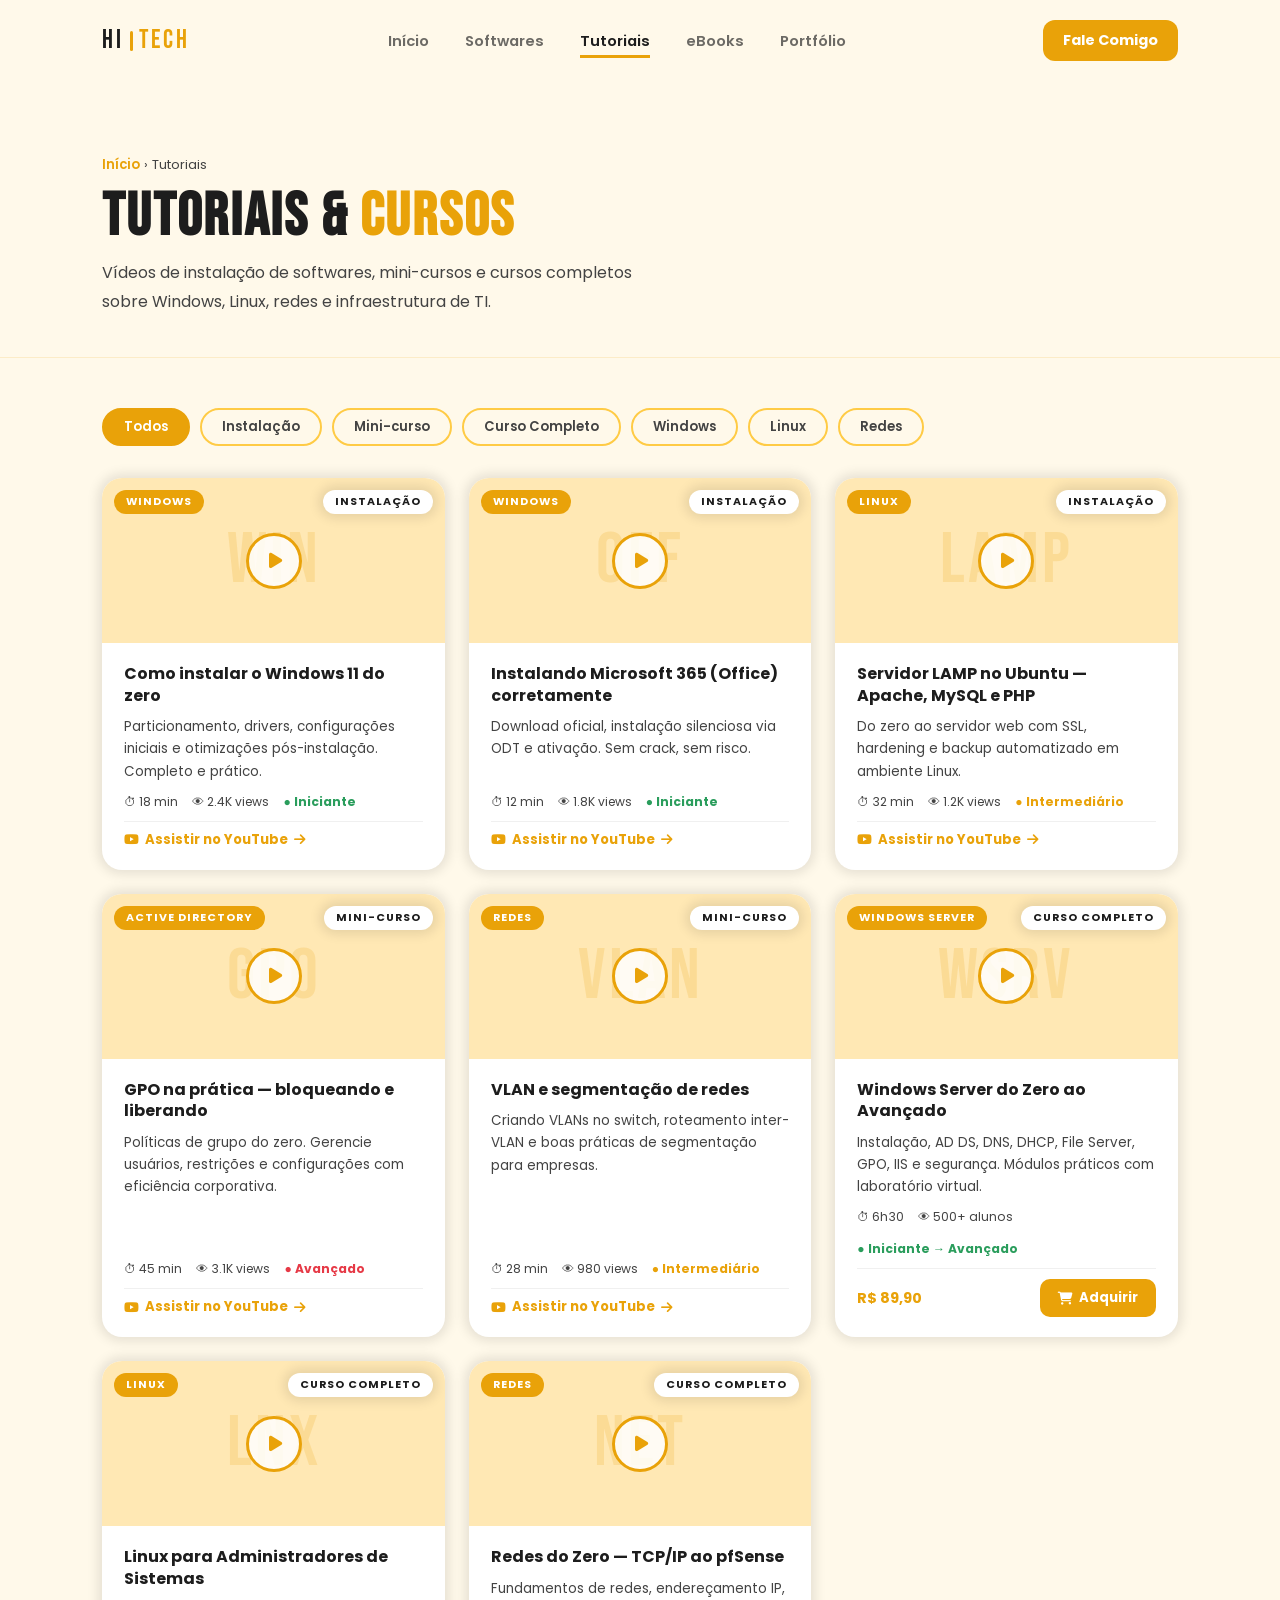
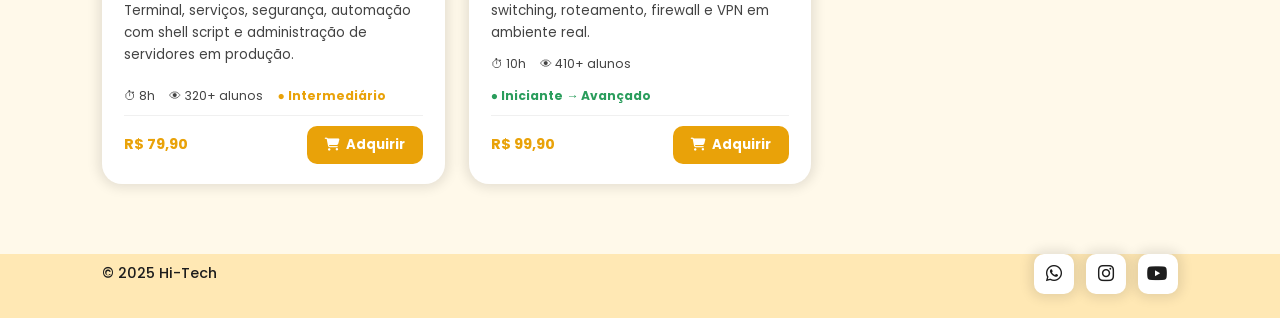
==== ebooks.html @ 3e84f8cd "/melhorias V3, em vários aspectos da pagina." ====
<!DOCTYPE html>
<html lang="pt-br">
<head>
  <meta charset="UTF-8"/>
  <meta name="viewport" content="width=device-width, initial-scale=1.0"/>
  <title>Tutoriais | Hi-Tech</title>
  <link rel="stylesheet" href="https://cdnjs.cloudflare.com/ajax/libs/font-awesome/6.5.1/css/all.min.css" crossorigin="anonymous"/>
  <link href="https://fonts.googleapis.com/css2?family=Poppins:wght@300;400;500;600;700;800;900&family=Bebas+Neue&display=swap" rel="stylesheet"/>
  <link rel="stylesheet" href="shared.css"/>
  <script src="https://cdnjs.cloudflare.com/ajax/libs/jquery/3.7.1/jquery.min.js" crossorigin="anonymous"></script>
  <script src="https://unpkg.com/scrollreveal"></script>
  <style>
    /* ── Card de vídeo/curso ── */
    .tut-card {
      background:var(--white); border-radius:20px; overflow:hidden;
      box-shadow:var(--shadow); transition:transform .3s, box-shadow .3s;
      display:flex; flex-direction:column;
    }
    .tut-card:hover { transform:translateY(-6px); box-shadow:0 14px 32px rgba(0,0,0,.13); }

    .tut-thumb {
      height:165px; background:var(--secondary-bg);
      display:flex; align-items:center; justify-content:center;
      position:relative; overflow:hidden;
    }
    .tut-thumb-label {
      font-family:'Bebas Neue',sans-serif; font-size:4.5rem;
      color:rgba(233,162,9,.18); letter-spacing:3px; user-select:none;
    }
    .tut-play {
      position:absolute; width:56px; height:56px;
      border:3px solid var(--accent); border-radius:50%;
      display:flex; align-items:center; justify-content:center;
      background:rgba(255,255,255,.85); cursor:pointer;
      transition:.25s; z-index:2;
    }
    .tut-play i { color:var(--accent); font-size:1.1rem; margin-left:3px; }
    .tut-card:hover .tut-play { background:var(--accent); }
    .tut-card:hover .tut-play i { color:var(--white); }

    .tut-cat-tag {
      position:absolute; top:12px; left:12px; z-index:3;
      background:var(--accent); color:var(--white);
      font-size:.68rem; font-weight:700; letter-spacing:1px; text-transform:uppercase;
      padding:4px 12px; border-radius:20px;
    }
    .tut-type-tag {
      position:absolute; top:12px; right:12px; z-index:3;
      background:var(--white); color:var(--dark);
      font-size:.68rem; font-weight:700; letter-spacing:1px; text-transform:uppercase;
      padding:4px 12px; border-radius:20px; box-shadow:var(--shadow);
    }

    .tut-body { padding:20px 22px; display:flex; flex-direction:column; gap:10px; flex:1; }
    .tut-body h3 { font-size:1rem; font-weight:700; line-height:1.35; }
    .tut-body p  { font-size:.84rem; color:var(--muted); line-height:1.65; flex:1; }
    .tut-meta    { display:flex; gap:14px; align-items:center; flex-wrap:wrap; }
    .tut-meta span { font-size:.76rem; color:var(--muted); display:flex; align-items:center; gap:5px; }
    .tut-meta .lvl-i { color:#2a9d5c; font-weight:700; }
    .tut-meta .lvl-m { color:var(--accent); font-weight:700; }
    .tut-meta .lvl-a { color:#e63946; font-weight:700; }
    .tut-link {
      display:inline-flex; align-items:center; gap:6px;
      font-size:.82rem; font-weight:700; color:var(--accent);
      text-decoration:none; transition:.2s; padding-top:8px;
      border-top:1px solid rgba(0,0,0,.06);
    }
    .tut-link:hover { color:var(--dark); }
    .tut-link i { transition:.2s; }
    .tut-card:hover .tut-link i { transform:translateX(4px); }

    /* Badge free/pago */
    .tut-price { font-size:.9rem; font-weight:700; color:var(--accent); }
    .tut-price.free { color:#2a9d5c; }

    /* Filtro */
    .filter-bar { display:flex; flex-wrap:wrap; gap:10px; margin-bottom:32px; }
    .filter-btn {
      border:2px solid var(--accent-light); background:transparent;
      border-radius:20px; padding:7px 20px; font-family:'Poppins',sans-serif;
      font-size:.82rem; font-weight:600; cursor:pointer; color:var(--muted); transition:.2s;
    }
    .filter-btn.active, .filter-btn:hover { background:var(--accent); color:var(--white); border-color:var(--accent); }
  </style>
</head>
<body>

<!-- ═══ NAVBAR ═══ -->
<header>
  <nav id="navbar">
    <a id="nav_logo" href="index.html">HI<span class="logo-dash"></span><em>TECH</em></a>
    <ul id="nav_list">
      <li class="nav-item"><a href="index.html">Início</a></li>
      <li class="nav-item"><a href="softwares.html">Softwares</a></li>
      <li class="nav-item active"><a href="tutoriais.html">Tutoriais</a></li>
      <li class="nav-item"><a href="ebooks.html">eBooks</a></li>
      <li class="nav-item"><a href="index.html#about">Portfólio</a></li>
    </ul>
    <button class="btn-contact" onclick="location.href='index.html#contact'">Fale Comigo</button>
    <button id="mobile_btn"><i class="fa-solid fa-bars"></i></button>
  </nav>
  <div id="mobile_menu">
    <ul id="mobile_nav_list">
      <li class="nav-item"><a href="index.html">Início</a></li>
      <li class="nav-item"><a href="softwares.html">Softwares</a></li>
      <li class="nav-item active"><a href="tutoriais.html">Tutoriais</a></li>
      <li class="nav-item"><a href="ebooks.html">eBooks</a></li>
      <li class="nav-item"><a href="index.html#about">Portfólio</a></li>
    </ul>
    <button class="btn-contact" style="margin-top:8px" onclick="location.href='index.html#contact'">Fale Comigo</button>
  </div>
</header>

<!-- ═══ HERO ═══ -->
<div class="page-hero">
  <p class="breadcrumb"><a href="index.html">Início</a> › Tutoriais</p>
  <h1>Tutoriais & <span>Cursos</span></h1>
  <p>
    Vídeos de instalação de softwares, mini-cursos e cursos completos sobre
    Windows, Linux, redes e infraestrutura de TI.
  </p>
</div>

<!-- ═══ CONTEÚDO ═══ -->
<div class="page-content">
  <div class="filter-bar">
    <button class="filter-btn active" data-filter="all">Todos</button>
    <button class="filter-btn" data-filter="instalacao">Instalação</button>
    <button class="filter-btn" data-filter="minicurso">Mini-curso</button>
    <button class="filter-btn" data-filter="curso">Curso Completo</button>
    <button class="filter-btn" data-filter="windows">Windows</button>
    <button class="filter-btn" data-filter="linux">Linux</button>
    <button class="filter-btn" data-filter="redes">Redes</button>
  </div>

  <!-- ══════════════════════════════════════════
       GRID DE TUTORIAIS
       Para adicionar:
       1. Copie um bloco .tut-card
       2. Edite: data-cat, label do thumb, tags,
          h3, p, meta (duração/views/nível),
          preço e href do link
       ══════════════════════════════════════════ -->
  <div class="card-grid" id="tut-grid">

    <!-- ─── INSTALAÇÕES ─── -->
    <div class="tut-card" data-cat="instalacao windows">
      <div class="tut-thumb">
        <span class="tut-thumb-label">WIN</span>
        <span class="tut-cat-tag">Windows</span>
        <span class="tut-type-tag">Instalação</span>
        <!-- Troque href pelo link do YouTube -->
        <a href="https://youtube.com/@seucanal" target="_blank" class="tut-play"><i class="fa-solid fa-play"></i></a>
      </div>
      <div class="tut-body">
        <h3>Como instalar o Windows 11 do zero</h3>
        <p>Particionamento, drivers, configurações iniciais e otimizações pós-instalação. Completo e prático.</p>
        <div class="tut-meta">
          <span>⏱ 18 min</span>
          <span>👁 2.4K views</span>
          <span class="lvl-i">● Iniciante</span>
        </div>
        <a href="https://youtube.com/@seucanal" target="_blank" class="tut-link">
          <i class="fa-brands fa-youtube"></i> Assistir no YouTube <i class="fa-solid fa-arrow-right"></i>
        </a>
      </div>
    </div>

    <div class="tut-card" data-cat="instalacao windows">
      <div class="tut-thumb">
        <span class="tut-thumb-label">OFF</span>
        <span class="tut-cat-tag">Windows</span>
        <span class="tut-type-tag">Instalação</span>
        <a href="https://youtube.com/@seucanal" target="_blank" class="tut-play"><i class="fa-solid fa-play"></i></a>
      </div>
      <div class="tut-body">
        <h3>Instalando Microsoft 365 (Office) corretamente</h3>
        <p>Download oficial, instalação silenciosa via ODT e ativação. Sem crack, sem risco.</p>
        <div class="tut-meta">
          <span>⏱ 12 min</span>
          <span>👁 1.8K views</span>
          <span class="lvl-i">● Iniciante</span>
        </div>
        <a href="https://youtube.com/@seucanal" target="_blank" class="tut-link">
          <i class="fa-brands fa-youtube"></i> Assistir no YouTube <i class="fa-solid fa-arrow-right"></i>
        </a>
      </div>
    </div>

    <div class="tut-card" data-cat="instalacao linux">
      <div class="tut-thumb">
        <span class="tut-thumb-label">LAMP</span>
        <span class="tut-cat-tag">Linux</span>
        <span class="tut-type-tag">Instalação</span>
        <a href="https://youtube.com/@seucanal" target="_blank" class="tut-play"><i class="fa-solid fa-play"></i></a>
      </div>
      <div class="tut-body">
        <h3>Servidor LAMP no Ubuntu — Apache, MySQL e PHP</h3>
        <p>Do zero ao servidor web com SSL, hardening e backup automatizado em ambiente Linux.</p>
        <div class="tut-meta">
          <span>⏱ 32 min</span>
          <span>👁 1.2K views</span>
          <span class="lvl-m">● Intermediário</span>
        </div>
        <a href="https://youtube.com/@seucanal" target="_blank" class="tut-link">
          <i class="fa-brands fa-youtube"></i> Assistir no YouTube <i class="fa-solid fa-arrow-right"></i>
        </a>
      </div>
    </div>

    <!-- ─── MINI-CURSOS ─── -->
    <div class="tut-card" data-cat="minicurso windows">
      <div class="tut-thumb">
        <span class="tut-thumb-label">GPO</span>
        <span class="tut-cat-tag">Active Directory</span>
        <span class="tut-type-tag">Mini-curso</span>
        <a href="https://youtube.com/@seucanal" target="_blank" class="tut-play"><i class="fa-solid fa-play"></i></a>
      </div>
      <div class="tut-body">
        <h3>GPO na prática — bloqueando e liberando</h3>
        <p>Políticas de grupo do zero. Gerencie usuários, restrições e configurações com eficiência corporativa.</p>
        <div class="tut-meta">
          <span>⏱ 45 min</span>
          <span>👁 3.1K views</span>
          <span class="lvl-a">● Avançado</span>
        </div>
        <a href="https://youtube.com/@seucanal" target="_blank" class="tut-link">
          <i class="fa-brands fa-youtube"></i> Assistir no YouTube <i class="fa-solid fa-arrow-right"></i>
        </a>
      </div>
    </div>

    <div class="tut-card" data-cat="minicurso redes">
      <div class="tut-thumb">
        <span class="tut-thumb-label">VLAN</span>
        <span class="tut-cat-tag">Redes</span>
        <span class="tut-type-tag">Mini-curso</span>
        <a href="https://youtube.com/@seucanal" target="_blank" class="tut-play"><i class="fa-solid fa-play"></i></a>
      </div>
      <div class="tut-body">
        <h3>VLAN e segmentação de redes</h3>
        <p>Criando VLANs no switch, roteamento inter-VLAN e boas práticas de segmentação para empresas.</p>
        <div class="tut-meta">
          <span>⏱ 28 min</span>
          <span>👁 980 views</span>
          <span class="lvl-m">● Intermediário</span>
        </div>
        <a href="https://youtube.com/@seucanal" target="_blank" class="tut-link">
          <i class="fa-brands fa-youtube"></i> Assistir no YouTube <i class="fa-solid fa-arrow-right"></i>
        </a>
      </div>
    </div>

    <!-- ─── CURSOS COMPLETOS ─── -->
    <div class="tut-card" data-cat="curso windows">
      <div class="tut-thumb">
        <span class="tut-thumb-label">WSRV</span>
        <span class="tut-cat-tag">Windows Server</span>
        <span class="tut-type-tag">Curso Completo</span>
        <a href="#" class="tut-play"><i class="fa-solid fa-play"></i></a>
      </div>
      <div class="tut-body">
        <h3>Windows Server do Zero ao Avançado</h3>
        <p>Instalação, AD DS, DNS, DHCP, File Server, GPO, IIS e segurança. Módulos práticos com laboratório virtual.</p>
        <div class="tut-meta">
          <span>⏱ 6h30</span>
          <span>👁 500+ alunos</span>
          <span class="lvl-i">● Iniciante → Avançado</span>
        </div>
        <div style="display:flex;justify-content:space-between;align-items:center;padding-top:10px;border-top:1px solid rgba(0,0,0,.06)">
          <span class="tut-price">R$ 89,90</span>
          <!-- Troque # pelo link de compra (Hotmart, Kirvano…) -->
          <a href="#" class="card-btn"><i class="fa-solid fa-cart-shopping"></i> Adquirir</a>
        </div>
      </div>
    </div>

    <div class="tut-card" data-cat="curso linux">
      <div class="tut-thumb">
        <span class="tut-thumb-label">LNX</span>
        <span class="tut-cat-tag">Linux</span>
        <span class="tut-type-tag">Curso Completo</span>
        <a href="#" class="tut-play"><i class="fa-solid fa-play"></i></a>
      </div>
      <div class="tut-body">
        <h3>Linux para Administradores de Sistemas</h3>
        <p>Terminal, serviços, segurança, automação com shell script e administração de servidores em produção.</p>
        <div class="tut-meta">
          <span>⏱ 8h</span>
          <span>👁 320+ alunos</span>
          <span class="lvl-m">● Intermediário</span>
        </div>
        <div style="display:flex;justify-content:space-between;align-items:center;padding-top:10px;border-top:1px solid rgba(0,0,0,.06)">
          <span class="tut-price">R$ 79,90</span>
          <a href="#" class="card-btn"><i class="fa-solid fa-cart-shopping"></i> Adquirir</a>
        </div>
      </div>
    </div>

    <div class="tut-card" data-cat="curso redes">
      <div class="tut-thumb">
        <span class="tut-thumb-label">NET</span>
        <span class="tut-cat-tag">Redes</span>
        <span class="tut-type-tag">Curso Completo</span>
        <a href="#" class="tut-play"><i class="fa-solid fa-play"></i></a>
      </div>
      <div class="tut-body">
        <h3>Redes do Zero — TCP/IP ao pfSense</h3>
        <p>Fundamentos de redes, endereçamento IP, switching, roteamento, firewall e VPN em ambiente real.</p>
        <div class="tut-meta">
          <span>⏱ 10h</span>
          <span>👁 410+ alunos</span>
          <span class="lvl-i">● Iniciante → Avançado</span>
        </div>
        <div style="display:flex;justify-content:space-between;align-items:center;padding-top:10px;border-top:1px solid rgba(0,0,0,.06)">
          <span class="tut-price">R$ 99,90</span>
          <a href="#" class="card-btn"><i class="fa-solid fa-cart-shopping"></i> Adquirir</a>
        </div>
      </div>
    </div>

  </div><!-- /#tut-grid -->
</div><!-- /.page-content -->

<!-- ═══ FOOTER ═══ -->
<footer>
  <img src="wave.svg" alt=""/>
  <div id="footer_items">
    <span id="copyright">&copy; 2025 Hi-Tech</span>
    <div class="social-btns">
      <a href="https://wa.me/55XXXXXXXXXX" target="_blank"><i class="fa-brands fa-whatsapp"></i></a>
      <a href="https://instagram.com/seuperfil" target="_blank"><i class="fa-brands fa-instagram"></i></a>
      <a href="https://youtube.com/@seucanal" target="_blank"><i class="fa-brands fa-youtube"></i></a>
    </div>
  </div>
</footer>

<script>
$(document).ready(function(){
  $('#mobile_btn').on('click',function(){
    $('#mobile_menu').toggleClass('active');
    $(this).find('i').toggleClass('fa-bars fa-x');
  });
  $(window).on('scroll',function(){
    $('header').css('box-shadow',$(window).scrollTop()>10?'0 2px 12px rgba(0,0,0,.10)':'none');
  });

  /* Filtro multi-categoria (data-cat pode ter múltiplos valores separados por espaço) */
  $('.filter-btn').on('click', function(){
    $('.filter-btn').removeClass('active');
    $(this).addClass('active');
    const cat = $(this).data('filter');
    if(cat === 'all'){
      $('.tut-card').fadeIn(250);
    } else {
      $('.tut-card').each(function(){
        const cats = ($(this).data('cat') || '').split(' ');
        cats.includes(cat) ? $(this).fadeIn(250) : $(this).hide();
      });
    }
  });

  ScrollReveal().reveal('.tut-card', { origin:'bottom', duration:700, distance:'20px', interval:100 });
});
</script>
</body>
</html>
---- shared.css ----
/* =============================================
   shared.css — estilos comuns a todas as páginas
   Hi-Tech | Tecnologia & Soluções
   ============================================= */

/* Google Fonts são carregadas pelo HTML via <link> */

:root {
  --primary-bg:   #fff9ea;
  --secondary-bg: #ffe8b4;
  --accent:       #e9a209;
  --accent-light: #ffcb45;
  --accent-hover: #f8d477;
  --dark:         #1d1d1d;
  --white:        #ffffff;
  --muted:        #434343;
  --shadow:       0 0 12px 4px rgba(0,0,0,.10);
  --radius:       12px;
}

*, *::before, *::after { margin:0; padding:0; box-sizing:border-box; }
html   { scroll-behavior:smooth; }
body   { font-family:'Poppins',sans-serif; background:var(--primary-bg); color:var(--dark); }
a      { text-decoration:none; color:inherit; }
ul     { list-style:none; }
img    { display:block; max-width:100%; }

/* ── HEADER ── */
header {
  width:100%; padding:20px 8%; position:sticky; top:0;
  background:var(--primary-bg); z-index:100; transition:box-shadow .3s;
}
#navbar { display:flex; align-items:center; justify-content:space-between; gap:16px; }

#nav_logo {
  font-family:'Bebas Neue',sans-serif; font-size:1.6rem; letter-spacing:3px;
  color:var(--dark); display:flex; align-items:center; gap:6px;
  text-decoration:none; flex-shrink:0;
}
#nav_logo .logo-dash { width:3px; height:20px; background:var(--accent); border-radius:2px; display:inline-block; }
#nav_logo em { color:var(--accent); font-style:normal; }

#nav_list { display:flex; gap:36px; align-items:center; flex:1; justify-content:center; }
.nav-item a {
  color:rgba(29,29,29,.65); font-weight:600; font-size:.92rem;
  transition:color .2s; padding-bottom:4px;
}
.nav-item.active a,
.nav-item a:hover { color:var(--dark); border-bottom:3px solid var(--accent); }

.btn-contact {
  flex-shrink:0; background:var(--accent); color:var(--white);
  border-radius:var(--radius); padding:10px 20px; font-weight:700; font-size:.9rem;
  border:none; cursor:pointer; transition:background .3s; white-space:nowrap;
  font-family:'Poppins',sans-serif;
}
.btn-contact:hover { background:var(--accent-light); color:var(--dark); }

#mobile_btn { display:none; border:none; background:transparent; font-size:1.5rem; cursor:pointer; color:var(--dark); }
#mobile_menu { display:none; flex-direction:column; align-items:center; gap:12px; padding:12px 0; }
#mobile_menu.active { display:flex; }
#mobile_nav_list { display:flex; flex-direction:column; gap:10px; text-align:center; }

@media(max-width:1000px){
  #nav_list, #navbar .btn-contact { display:none; }
  #mobile_btn { display:block; }
}

/* ── PAGE HERO ── */
.page-hero {
  padding:60px 8% 40px;
  background:var(--primary-bg);
  border-bottom:1px solid rgba(233,162,9,.15);
}
.page-hero .breadcrumb {
  font-size:.82rem; color:var(--muted); margin-bottom:10px;
}
.page-hero .breadcrumb a { color:var(--accent); font-weight:600; }
.page-hero .breadcrumb a:hover { text-decoration:underline; }
.page-hero h1 {
  font-family:'Bebas Neue',sans-serif;
  font-size:clamp(2.4rem,5vw,3.8rem);
  letter-spacing:2px; line-height:1;
  color:var(--dark);
}
.page-hero h1 span { color:var(--accent); }
.page-hero p {
  margin-top:12px; font-size:1rem;
  color:var(--muted); max-width:560px; line-height:1.8;
}

/* ── SECTION BASE ── */
.page-content { padding:50px 8% 70px; }
.section-label { color:var(--accent); font-size:1.3rem; font-weight:700; margin-bottom:4px; }
.section-title { font-size:2rem; font-weight:800; margin-bottom:6px; }
.section-note  { font-size:.88rem; color:var(--muted); margin-bottom:36px; }

/* ── CARD GRID ── */
.card-grid {
  display:grid;
  grid-template-columns:repeat(auto-fill, minmax(280px, 1fr));
  gap:24px;
}

/* ── ITEM CARD genérico ── */
.item-card {
  background:var(--white); border-radius:20px;
  padding:24px 22px; box-shadow:var(--shadow);
  display:flex; flex-direction:column; gap:12px;
  position:relative; overflow:hidden;
  transition:transform .3s, box-shadow .3s;
}
.item-card:hover { transform:translateY(-6px); box-shadow:0 14px 32px rgba(0,0,0,.13); }
.item-card::before {
  content:''; position:absolute; top:0; left:0; right:0; height:4px;
  background:var(--accent); transform:scaleX(0); transform-origin:left; transition:.35s;
}
.item-card:hover::before { transform:scaleX(1); }

.item-card .card-icon { font-size:2.2rem; }
.item-card .card-badge {
  display:inline-block; font-size:.7rem; font-weight:700; letter-spacing:1.5px;
  text-transform:uppercase; padding:4px 12px; border-radius:20px;
  background:var(--secondary-bg); color:var(--accent); width:fit-content;
}
.item-card h3 { font-size:1.05rem; font-weight:700; }
.item-card p  { font-size:.86rem; color:var(--muted); line-height:1.7; flex:1; }

/* stars */
.card-stars { display:flex; gap:3px; align-items:center; }
.card-stars i { color:var(--accent); font-size:.82rem; }
.card-stars span { font-size:.78rem; color:var(--muted); margin-left:4px; }

/* footer do card */
.card-footer {
  display:flex; align-items:center; justify-content:space-between;
  margin-top:auto; padding-top:12px; border-top:1px solid rgba(0,0,0,.06);
}
.card-price { font-size:1.2rem; font-weight:700; color:var(--accent); }
.card-price.free { color:#2a9d5c; }
.card-btn {
  background:var(--accent); color:var(--white); border:none; cursor:pointer;
  border-radius:10px; padding:9px 18px; font-family:'Poppins',sans-serif;
  font-size:.82rem; font-weight:700; transition:background .25s;
  display:inline-flex; align-items:center; gap:6px; text-decoration:none;
}
.card-btn:hover { background:var(--accent-light); color:var(--dark); }

/* ── FOOTER ── */
footer { background:var(--secondary-bg); }
footer > img { width:100%; }
#footer_items {
  display:flex; justify-content:space-between; align-items:center;
  padding:0 8% 24px;
}
#copyright { font-weight:500; font-size:.9rem; }
.social-btns { display:flex; gap:12px; }
.social-btns a {
  width:40px; height:40px; background:var(--white); border-radius:10px;
  display:flex; align-items:center; justify-content:center;
  font-size:1.15rem; color:var(--dark); box-shadow:var(--shadow); transition:box-shadow .3s;
}
.social-btns a:hover { box-shadow:0 0 14px 6px rgba(0,0,0,.12); }
@media(max-width:580px){ #footer_items { flex-direction:column; gap:16px; } }

/* ── ANIMAÇÕES ── */
@keyframes fadeUp { from{opacity:0;transform:translateY(20px)} to{opacity:1;transform:translateY(0)} }
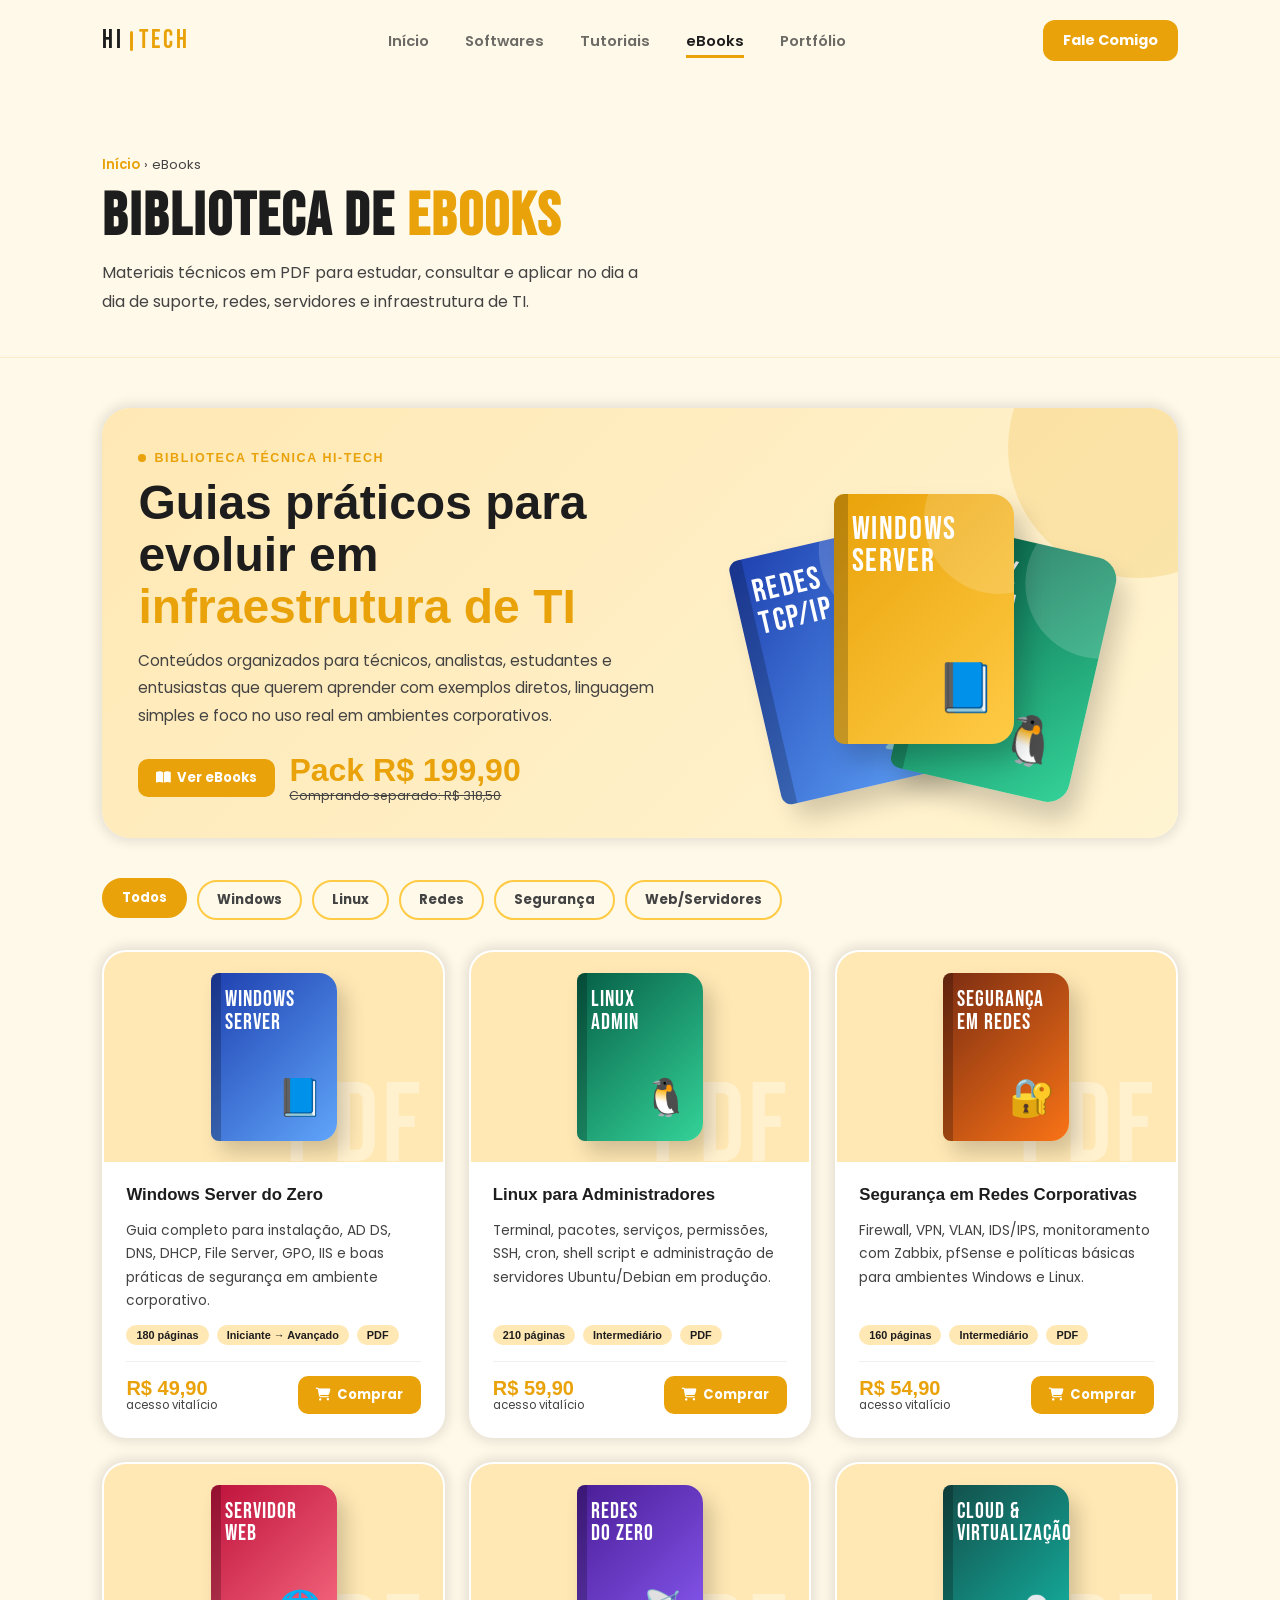
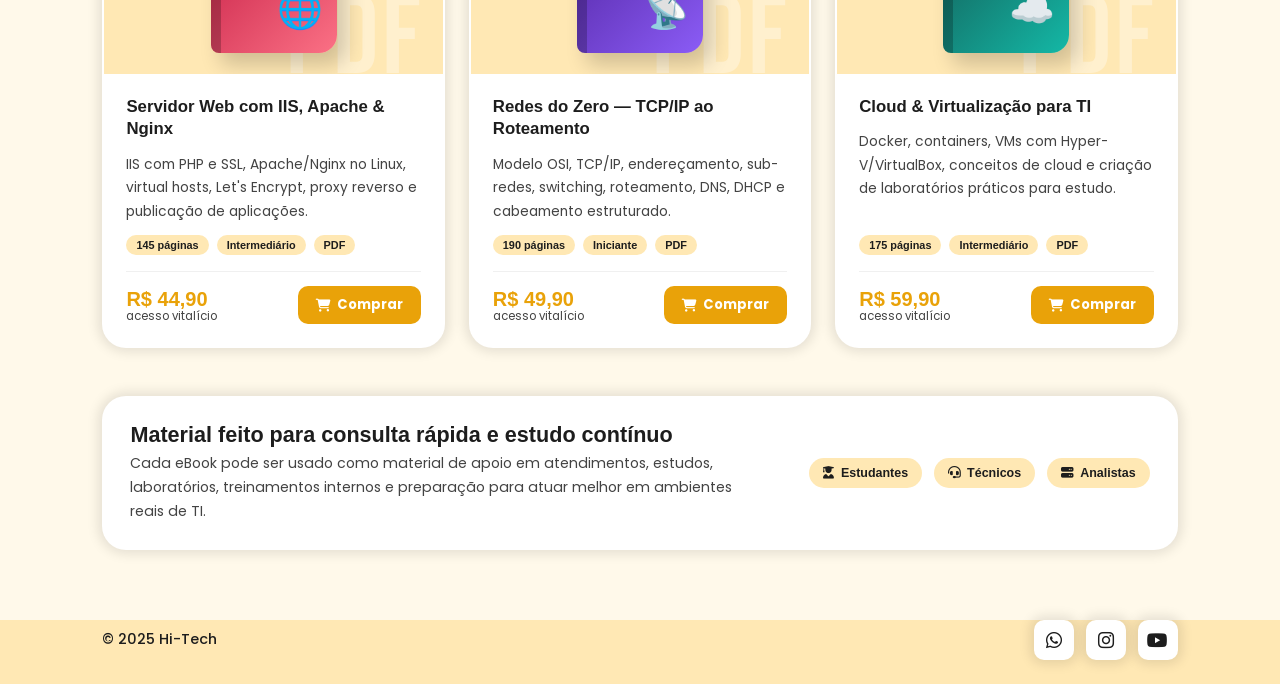
==== commit 464ee0eb: "Add files via upload" ====
--- a/ebooks.html
+++ b/ebooks.html
@@ -1,367 +1,836 @@
-<!DOCTYPE html>
-<html lang="pt-br">
-<head>
-  <meta charset="UTF-8"/>
-  <meta name="viewport" content="width=device-width, initial-scale=1.0"/>
-  <title>Tutoriais | Hi-Tech</title>
-  <link rel="stylesheet" href="https://cdnjs.cloudflare.com/ajax/libs/font-awesome/6.5.1/css/all.min.css" crossorigin="anonymous"/>
-  <link href="https://fonts.googleapis.com/css2?family=Poppins:wght@300;400;500;600;700;800;900&family=Bebas+Neue&display=swap" rel="stylesheet"/>
-  <link rel="stylesheet" href="shared.css"/>
-  <script src="https://cdnjs.cloudflare.com/ajax/libs/jquery/3.7.1/jquery.min.js" crossorigin="anonymous"></script>
-  <script src="https://unpkg.com/scrollreveal"></script>
-  <style>
-    /* ── Card de vídeo/curso ── */
-    .tut-card {
-      background:var(--white); border-radius:20px; overflow:hidden;
-      box-shadow:var(--shadow); transition:transform .3s, box-shadow .3s;
-      display:flex; flex-direction:column;
-    }
-    .tut-card:hover { transform:translateY(-6px); box-shadow:0 14px 32px rgba(0,0,0,.13); }
-
-    .tut-thumb {
-      height:165px; background:var(--secondary-bg);
-      display:flex; align-items:center; justify-content:center;
-      position:relative; overflow:hidden;
-    }
-    .tut-thumb-label {
-      font-family:'Bebas Neue',sans-serif; font-size:4.5rem;
-      color:rgba(233,162,9,.18); letter-spacing:3px; user-select:none;
-    }
-    .tut-play {
-      position:absolute; width:56px; height:56px;
-      border:3px solid var(--accent); border-radius:50%;
-      display:flex; align-items:center; justify-content:center;
-      background:rgba(255,255,255,.85); cursor:pointer;
-      transition:.25s; z-index:2;
-    }
-    .tut-play i { color:var(--accent); font-size:1.1rem; margin-left:3px; }
-    .tut-card:hover .tut-play { background:var(--accent); }
-    .tut-card:hover .tut-play i { color:var(--white); }
-
-    .tut-cat-tag {
-      position:absolute; top:12px; left:12px; z-index:3;
-      background:var(--accent); color:var(--white);
-      font-size:.68rem; font-weight:700; letter-spacing:1px; text-transform:uppercase;
-      padding:4px 12px; border-radius:20px;
-    }
-    .tut-type-tag {
-      position:absolute; top:12px; right:12px; z-index:3;
-      background:var(--white); color:var(--dark);
-      font-size:.68rem; font-weight:700; letter-spacing:1px; text-transform:uppercase;
-      padding:4px 12px; border-radius:20px; box-shadow:var(--shadow);
-    }
-
-    .tut-body { padding:20px 22px; display:flex; flex-direction:column; gap:10px; flex:1; }
-    .tut-body h3 { font-size:1rem; font-weight:700; line-height:1.35; }
-    .tut-body p  { font-size:.84rem; color:var(--muted); line-height:1.65; flex:1; }
-    .tut-meta    { display:flex; gap:14px; align-items:center; flex-wrap:wrap; }
-    .tut-meta span { font-size:.76rem; color:var(--muted); display:flex; align-items:center; gap:5px; }
-    .tut-meta .lvl-i { color:#2a9d5c; font-weight:700; }
-    .tut-meta .lvl-m { color:var(--accent); font-weight:700; }
-    .tut-meta .lvl-a { color:#e63946; font-weight:700; }
-    .tut-link {
-      display:inline-flex; align-items:center; gap:6px;
-      font-size:.82rem; font-weight:700; color:var(--accent);
-      text-decoration:none; transition:.2s; padding-top:8px;
-      border-top:1px solid rgba(0,0,0,.06);
-    }
-    .tut-link:hover { color:var(--dark); }
-    .tut-link i { transition:.2s; }
-    .tut-card:hover .tut-link i { transform:translateX(4px); }
-
-    /* Badge free/pago */
-    .tut-price { font-size:.9rem; font-weight:700; color:var(--accent); }
-    .tut-price.free { color:#2a9d5c; }
-
-    /* Filtro */
-    .filter-bar { display:flex; flex-wrap:wrap; gap:10px; margin-bottom:32px; }
-    .filter-btn {
-      border:2px solid var(--accent-light); background:transparent;
-      border-radius:20px; padding:7px 20px; font-family:'Poppins',sans-serif;
-      font-size:.82rem; font-weight:600; cursor:pointer; color:var(--muted); transition:.2s;
-    }
-    .filter-btn.active, .filter-btn:hover { background:var(--accent); color:var(--white); border-color:var(--accent); }
-  </style>
-</head>
-<body>
-
-<!-- ═══ NAVBAR ═══ -->
-<header>
-  <nav id="navbar">
-    <a id="nav_logo" href="index.html">HI<span class="logo-dash"></span><em>TECH</em></a>
-    <ul id="nav_list">
-      <li class="nav-item"><a href="index.html">Início</a></li>
-      <li class="nav-item"><a href="softwares.html">Softwares</a></li>
-      <li class="nav-item active"><a href="tutoriais.html">Tutoriais</a></li>
-      <li class="nav-item"><a href="ebooks.html">eBooks</a></li>
-      <li class="nav-item"><a href="index.html#about">Portfólio</a></li>
-    </ul>
-    <button class="btn-contact" onclick="location.href='index.html#contact'">Fale Comigo</button>
-    <button id="mobile_btn"><i class="fa-solid fa-bars"></i></button>
-  </nav>
-  <div id="mobile_menu">
-    <ul id="mobile_nav_list">
-      <li class="nav-item"><a href="index.html">Início</a></li>
-      <li class="nav-item"><a href="softwares.html">Softwares</a></li>
-      <li class="nav-item active"><a href="tutoriais.html">Tutoriais</a></li>
-      <li class="nav-item"><a href="ebooks.html">eBooks</a></li>
-      <li class="nav-item"><a href="index.html#about">Portfólio</a></li>
-    </ul>
-    <button class="btn-contact" style="margin-top:8px" onclick="location.href='index.html#contact'">Fale Comigo</button>
-  </div>
-</header>
-
-<!-- ═══ HERO ═══ -->
-<div class="page-hero">
-  <p class="breadcrumb"><a href="index.html">Início</a> › Tutoriais</p>
-  <h1>Tutoriais & <span>Cursos</span></h1>
-  <p>
-    Vídeos de instalação de softwares, mini-cursos e cursos completos sobre
-    Windows, Linux, redes e infraestrutura de TI.
-  </p>
-</div>
-
-<!-- ═══ CONTEÚDO ═══ -->
-<div class="page-content">
-  <div class="filter-bar">
-    <button class="filter-btn active" data-filter="all">Todos</button>
-    <button class="filter-btn" data-filter="instalacao">Instalação</button>
-    <button class="filter-btn" data-filter="minicurso">Mini-curso</button>
-    <button class="filter-btn" data-filter="curso">Curso Completo</button>
-    <button class="filter-btn" data-filter="windows">Windows</button>
-    <button class="filter-btn" data-filter="linux">Linux</button>
-    <button class="filter-btn" data-filter="redes">Redes</button>
-  </div>
-
-  <!-- ══════════════════════════════════════════
-       GRID DE TUTORIAIS
-       Para adicionar:
-       1. Copie um bloco .tut-card
-       2. Edite: data-cat, label do thumb, tags,
-          h3, p, meta (duração/views/nível),
-          preço e href do link
-       ══════════════════════════════════════════ -->
-  <div class="card-grid" id="tut-grid">
-
-    <!-- ─── INSTALAÇÕES ─── -->
-    <div class="tut-card" data-cat="instalacao windows">
-      <div class="tut-thumb">
-        <span class="tut-thumb-label">WIN</span>
-        <span class="tut-cat-tag">Windows</span>
-        <span class="tut-type-tag">Instalação</span>
-        <!-- Troque href pelo link do YouTube -->
-        <a href="https://youtube.com/@seucanal" target="_blank" class="tut-play"><i class="fa-solid fa-play"></i></a>
-      </div>
-      <div class="tut-body">
-        <h3>Como instalar o Windows 11 do zero</h3>
-        <p>Particionamento, drivers, configurações iniciais e otimizações pós-instalação. Completo e prático.</p>
-        <div class="tut-meta">
-          <span>⏱ 18 min</span>
-          <span>👁 2.4K views</span>
-          <span class="lvl-i">● Iniciante</span>
-        </div>
-        <a href="https://youtube.com/@seucanal" target="_blank" class="tut-link">
-          <i class="fa-brands fa-youtube"></i> Assistir no YouTube <i class="fa-solid fa-arrow-right"></i>
-        </a>
-      </div>
-    </div>
-
-    <div class="tut-card" data-cat="instalacao windows">
-      <div class="tut-thumb">
-        <span class="tut-thumb-label">OFF</span>
-        <span class="tut-cat-tag">Windows</span>
-        <span class="tut-type-tag">Instalação</span>
-        <a href="https://youtube.com/@seucanal" target="_blank" class="tut-play"><i class="fa-solid fa-play"></i></a>
-      </div>
-      <div class="tut-body">
-        <h3>Instalando Microsoft 365 (Office) corretamente</h3>
-        <p>Download oficial, instalação silenciosa via ODT e ativação. Sem crack, sem risco.</p>
-        <div class="tut-meta">
-          <span>⏱ 12 min</span>
-          <span>👁 1.8K views</span>
-          <span class="lvl-i">● Iniciante</span>
-        </div>
-        <a href="https://youtube.com/@seucanal" target="_blank" class="tut-link">
-          <i class="fa-brands fa-youtube"></i> Assistir no YouTube <i class="fa-solid fa-arrow-right"></i>
-        </a>
-      </div>
-    </div>
-
-    <div class="tut-card" data-cat="instalacao linux">
-      <div class="tut-thumb">
-        <span class="tut-thumb-label">LAMP</span>
-        <span class="tut-cat-tag">Linux</span>
-        <span class="tut-type-tag">Instalação</span>
-        <a href="https://youtube.com/@seucanal" target="_blank" class="tut-play"><i class="fa-solid fa-play"></i></a>
-      </div>
-      <div class="tut-body">
-        <h3>Servidor LAMP no Ubuntu — Apache, MySQL e PHP</h3>
-        <p>Do zero ao servidor web com SSL, hardening e backup automatizado em ambiente Linux.</p>
-        <div class="tut-meta">
-          <span>⏱ 32 min</span>
-          <span>👁 1.2K views</span>
-          <span class="lvl-m">● Intermediário</span>
-        </div>
-        <a href="https://youtube.com/@seucanal" target="_blank" class="tut-link">
-          <i class="fa-brands fa-youtube"></i> Assistir no YouTube <i class="fa-solid fa-arrow-right"></i>
-        </a>
-      </div>
-    </div>
-
-    <!-- ─── MINI-CURSOS ─── -->
-    <div class="tut-card" data-cat="minicurso windows">
-      <div class="tut-thumb">
-        <span class="tut-thumb-label">GPO</span>
-        <span class="tut-cat-tag">Active Directory</span>
-        <span class="tut-type-tag">Mini-curso</span>
-        <a href="https://youtube.com/@seucanal" target="_blank" class="tut-play"><i class="fa-solid fa-play"></i></a>
-      </div>
-      <div class="tut-body">
-        <h3>GPO na prática — bloqueando e liberando</h3>
-        <p>Políticas de grupo do zero. Gerencie usuários, restrições e configurações com eficiência corporativa.</p>
-        <div class="tut-meta">
-          <span>⏱ 45 min</span>
-          <span>👁 3.1K views</span>
-          <span class="lvl-a">● Avançado</span>
-        </div>
-        <a href="https://youtube.com/@seucanal" target="_blank" class="tut-link">
-          <i class="fa-brands fa-youtube"></i> Assistir no YouTube <i class="fa-solid fa-arrow-right"></i>
-        </a>
-      </div>
-    </div>
-
-    <div class="tut-card" data-cat="minicurso redes">
-      <div class="tut-thumb">
-        <span class="tut-thumb-label">VLAN</span>
-        <span class="tut-cat-tag">Redes</span>
-        <span class="tut-type-tag">Mini-curso</span>
-        <a href="https://youtube.com/@seucanal" target="_blank" class="tut-play"><i class="fa-solid fa-play"></i></a>
-      </div>
-      <div class="tut-body">
-        <h3>VLAN e segmentação de redes</h3>
-        <p>Criando VLANs no switch, roteamento inter-VLAN e boas práticas de segmentação para empresas.</p>
-        <div class="tut-meta">
-          <span>⏱ 28 min</span>
-          <span>👁 980 views</span>
-          <span class="lvl-m">● Intermediário</span>
-        </div>
-        <a href="https://youtube.com/@seucanal" target="_blank" class="tut-link">
-          <i class="fa-brands fa-youtube"></i> Assistir no YouTube <i class="fa-solid fa-arrow-right"></i>
-        </a>
-      </div>
-    </div>
-
-    <!-- ─── CURSOS COMPLETOS ─── -->
-    <div class="tut-card" data-cat="curso windows">
-      <div class="tut-thumb">
-        <span class="tut-thumb-label">WSRV</span>
-        <span class="tut-cat-tag">Windows Server</span>
-        <span class="tut-type-tag">Curso Completo</span>
-        <a href="#" class="tut-play"><i class="fa-solid fa-play"></i></a>
-      </div>
-      <div class="tut-body">
-        <h3>Windows Server do Zero ao Avançado</h3>
-        <p>Instalação, AD DS, DNS, DHCP, File Server, GPO, IIS e segurança. Módulos práticos com laboratório virtual.</p>
-        <div class="tut-meta">
-          <span>⏱ 6h30</span>
-          <span>👁 500+ alunos</span>
-          <span class="lvl-i">● Iniciante → Avançado</span>
-        </div>
-        <div style="display:flex;justify-content:space-between;align-items:center;padding-top:10px;border-top:1px solid rgba(0,0,0,.06)">
-          <span class="tut-price">R$ 89,90</span>
-          <!-- Troque # pelo link de compra (Hotmart, Kirvano…) -->
-          <a href="#" class="card-btn"><i class="fa-solid fa-cart-shopping"></i> Adquirir</a>
-        </div>
-      </div>
-    </div>
-
-    <div class="tut-card" data-cat="curso linux">
-      <div class="tut-thumb">
-        <span class="tut-thumb-label">LNX</span>
-        <span class="tut-cat-tag">Linux</span>
-        <span class="tut-type-tag">Curso Completo</span>
-        <a href="#" class="tut-play"><i class="fa-solid fa-play"></i></a>
-      </div>
-      <div class="tut-body">
-        <h3>Linux para Administradores de Sistemas</h3>
-        <p>Terminal, serviços, segurança, automação com shell script e administração de servidores em produção.</p>
-        <div class="tut-meta">
-          <span>⏱ 8h</span>
-          <span>👁 320+ alunos</span>
-          <span class="lvl-m">● Intermediário</span>
-        </div>
-        <div style="display:flex;justify-content:space-between;align-items:center;padding-top:10px;border-top:1px solid rgba(0,0,0,.06)">
-          <span class="tut-price">R$ 79,90</span>
-          <a href="#" class="card-btn"><i class="fa-solid fa-cart-shopping"></i> Adquirir</a>
-        </div>
-      </div>
-    </div>
-
-    <div class="tut-card" data-cat="curso redes">
-      <div class="tut-thumb">
-        <span class="tut-thumb-label">NET</span>
-        <span class="tut-cat-tag">Redes</span>
-        <span class="tut-type-tag">Curso Completo</span>
-        <a href="#" class="tut-play"><i class="fa-solid fa-play"></i></a>
-      </div>
-      <div class="tut-body">
-        <h3>Redes do Zero — TCP/IP ao pfSense</h3>
-        <p>Fundamentos de redes, endereçamento IP, switching, roteamento, firewall e VPN em ambiente real.</p>
-        <div class="tut-meta">
-          <span>⏱ 10h</span>
-          <span>👁 410+ alunos</span>
-          <span class="lvl-i">● Iniciante → Avançado</span>
-        </div>
-        <div style="display:flex;justify-content:space-between;align-items:center;padding-top:10px;border-top:1px solid rgba(0,0,0,.06)">
-          <span class="tut-price">R$ 99,90</span>
-          <a href="#" class="card-btn"><i class="fa-solid fa-cart-shopping"></i> Adquirir</a>
-        </div>
-      </div>
-    </div>
-
-  </div><!-- /#tut-grid -->
-</div><!-- /.page-content -->
-
-<!-- ═══ FOOTER ═══ -->
-<footer>
-  <img src="wave.svg" alt=""/>
-  <div id="footer_items">
-    <span id="copyright">&copy; 2025 Hi-Tech</span>
-    <div class="social-btns">
-      <a href="https://wa.me/55XXXXXXXXXX" target="_blank"><i class="fa-brands fa-whatsapp"></i></a>
-      <a href="https://instagram.com/seuperfil" target="_blank"><i class="fa-brands fa-instagram"></i></a>
-      <a href="https://youtube.com/@seucanal" target="_blank"><i class="fa-brands fa-youtube"></i></a>
-    </div>
-  </div>
-</footer>
-
-<script>
-$(document).ready(function(){
-  $('#mobile_btn').on('click',function(){
-    $('#mobile_menu').toggleClass('active');
-    $(this).find('i').toggleClass('fa-bars fa-x');
-  });
-  $(window).on('scroll',function(){
-    $('header').css('box-shadow',$(window).scrollTop()>10?'0 2px 12px rgba(0,0,0,.10)':'none');
-  });
-
-  /* Filtro multi-categoria (data-cat pode ter múltiplos valores separados por espaço) */
-  $('.filter-btn').on('click', function(){
-    $('.filter-btn').removeClass('active');
-    $(this).addClass('active');
-    const cat = $(this).data('filter');
-    if(cat === 'all'){
-      $('.tut-card').fadeIn(250);
-    } else {
-      $('.tut-card').each(function(){
-        const cats = ($(this).data('cat') || '').split(' ');
-        cats.includes(cat) ? $(this).fadeIn(250) : $(this).hide();
-      });
-    }
-  });
-
-  ScrollReveal().reveal('.tut-card', { origin:'bottom', duration:700, distance:'20px', interval:100 });
-});
-</script>
-</body>
-</html>+<!DOCTYPE html>
+<html lang="pt-br">
+<head>
+  <meta charset="UTF-8"/>
+  <meta name="viewport" content="width=device-width, initial-scale=1.0"/>
+  <title>eBooks | Hi-Tech</title>
+
+  <link rel="stylesheet" href="https://cdnjs.cloudflare.com/ajax/libs/font-awesome/6.5.1/css/all.min.css" crossorigin="anonymous"/>
+  <link href="https://fonts.googleapis.com/css2?family=Poppins:wght@300;400;500;600;700;800;900&family=Bebas+Neue&display=swap" rel="stylesheet"/>
+  <link rel="stylesheet" href="shared.css"/>
+
+  <script src="https://cdnjs.cloudflare.com/ajax/libs/jquery/3.7.1/jquery.min.js" crossorigin="anonymous"></script>
+  <script src="https://unpkg.com/scrollreveal"></script>
+
+  <style>
+    /* ==========================================================
+       Página exclusiva de eBooks
+       Diferente da página de Tutoriais/Cursos
+       ========================================================== */
+
+    .ebook-showcase {
+      display:grid;
+      grid-template-columns:1.1fr .9fr;
+      gap:34px;
+      align-items:center;
+      background:linear-gradient(135deg, var(--secondary-bg), #fff4d2);
+      border-radius:28px;
+      padding:36px;
+      box-shadow:var(--shadow);
+      margin-bottom:42px;
+      overflow:hidden;
+      position:relative;
+    }
+
+    .ebook-showcase::after {
+      content:'';
+      position:absolute;
+      width:260px;
+      height:260px;
+      border-radius:50%;
+      background:rgba(233,162,9,.18);
+      right:-90px;
+      top:-90px;
+    }
+
+    .showcase-text {
+      position:relative;
+      z-index:2;
+    }
+
+    .showcase-kicker {
+      display:inline-flex;
+      align-items:center;
+      gap:8px;
+      color:var(--accent);
+      font-size:.78rem;
+      font-weight:800;
+      text-transform:uppercase;
+      letter-spacing:1.6px;
+      margin-bottom:12px;
+    }
+
+    .showcase-kicker::before {
+      content:'';
+      width:8px;
+      height:8px;
+      border-radius:50%;
+      background:var(--accent);
+    }
+
+    .ebook-showcase h2 {
+      font-size:clamp(1.8rem, 4vw, 3rem);
+      line-height:1.08;
+      font-weight:900;
+      max-width:620px;
+      margin-bottom:14px;
+    }
+
+    .ebook-showcase h2 span {
+      color:var(--accent);
+    }
+
+    .ebook-showcase p {
+      color:var(--muted);
+      line-height:1.8;
+      font-size:.96rem;
+      max-width:560px;
+    }
+
+    .showcase-actions {
+      display:flex;
+      flex-wrap:wrap;
+      align-items:center;
+      gap:14px;
+      margin-top:24px;
+    }
+
+    .showcase-price {
+      display:flex;
+      flex-direction:column;
+      line-height:1.1;
+    }
+
+    .showcase-price strong {
+      color:var(--accent);
+      font-size:2rem;
+      font-weight:900;
+    }
+
+    .showcase-price small {
+      color:var(--muted);
+      font-size:.78rem;
+      text-decoration:line-through;
+    }
+
+    .ebook-stack {
+      position:relative;
+      z-index:2;
+      min-height:320px;
+      display:flex;
+      align-items:center;
+      justify-content:center;
+    }
+
+    .book {
+      position:absolute;
+      width:180px;
+      height:250px;
+      border-radius:10px 22px 22px 10px;
+      box-shadow:12px 16px 24px rgba(0,0,0,.18);
+      display:flex;
+      flex-direction:column;
+      justify-content:space-between;
+      padding:20px 18px;
+      color:#fff;
+      overflow:hidden;
+      transition:transform .3s ease;
+    }
+
+    .book::before {
+      content:'';
+      position:absolute;
+      left:0;
+      top:0;
+      bottom:0;
+      width:14px;
+      background:rgba(0,0,0,.2);
+    }
+
+    .book::after {
+      content:'';
+      position:absolute;
+      right:-60px;
+      top:-50px;
+      width:150px;
+      height:150px;
+      background:rgba(255,255,255,.16);
+      border-radius:50%;
+    }
+
+    .book-main {
+      background:linear-gradient(135deg,#e9a209,#ffcb45);
+      transform:rotate(0deg) translateY(-4px);
+      z-index:4;
+    }
+
+    .book-left {
+      background:linear-gradient(135deg,#1e40af,#60a5fa);
+      transform:rotate(-13deg) translateX(-88px) translateY(22px);
+      z-index:2;
+    }
+
+    .book-right {
+      background:linear-gradient(135deg,#065f46,#34d399);
+      transform:rotate(13deg) translateX(88px) translateY(22px);
+      z-index:3;
+    }
+
+    .ebook-showcase:hover .book-main {
+      transform:rotate(0deg) translateY(-14px);
+    }
+
+    .ebook-showcase:hover .book-left {
+      transform:rotate(-16deg) translateX(-100px) translateY(20px);
+    }
+
+    .ebook-showcase:hover .book-right {
+      transform:rotate(16deg) translateX(100px) translateY(20px);
+    }
+
+    .book-title {
+      position:relative;
+      z-index:2;
+      font-family:'Bebas Neue',sans-serif;
+      font-size:2rem;
+      letter-spacing:1.6px;
+      line-height:1;
+    }
+
+    .book-icon {
+      position:relative;
+      z-index:2;
+      font-size:3rem;
+      align-self:flex-end;
+    }
+
+    .ebook-tools {
+      display:flex;
+      flex-wrap:wrap;
+      gap:10px;
+      margin-bottom:30px;
+    }
+
+    .ebook-filter {
+      border:2px solid var(--accent-light);
+      background:transparent;
+      border-radius:999px;
+      padding:8px 18px;
+      font-family:'Poppins',sans-serif;
+      font-size:.82rem;
+      font-weight:700;
+      cursor:pointer;
+      color:var(--muted);
+      transition:.25s;
+    }
+
+    .ebook-filter.active,
+    .ebook-filter:hover {
+      background:var(--accent);
+      color:var(--white);
+      border-color:var(--accent);
+      transform:translateY(-2px);
+    }
+
+    .ebook-grid {
+      display:grid;
+      grid-template-columns:repeat(auto-fill, minmax(285px, 1fr));
+      gap:24px;
+    }
+
+    .ebook-card {
+      background:var(--white);
+      border-radius:24px;
+      overflow:hidden;
+      box-shadow:var(--shadow);
+      position:relative;
+      display:flex;
+      flex-direction:column;
+      transition:transform .3s ease, box-shadow .3s ease, border-color .3s ease;
+      border:2px solid transparent;
+    }
+
+    .ebook-card:hover {
+      transform:translateY(-10px) scale(1.015);
+      box-shadow:0 18px 38px rgba(0,0,0,.15);
+      border-color:rgba(233,162,9,.55);
+    }
+
+    .ebook-cover-area {
+      height:210px;
+      background:var(--secondary-bg);
+      display:flex;
+      align-items:center;
+      justify-content:center;
+      position:relative;
+      overflow:hidden;
+    }
+
+    .ebook-cover-area::before {
+      content:'PDF';
+      position:absolute;
+      font-family:'Bebas Neue',sans-serif;
+      font-size:7rem;
+      letter-spacing:4px;
+      color:rgba(255,255,255,.35);
+      right:18px;
+      bottom:-22px;
+      line-height:1;
+    }
+
+    .ebook-card-cover {
+      width:126px;
+      height:168px;
+      border-radius:8px 18px 18px 8px;
+      box-shadow:9px 12px 20px rgba(0,0,0,.18);
+      display:flex;
+      flex-direction:column;
+      justify-content:space-between;
+      padding:16px 14px;
+      color:#fff;
+      position:relative;
+      z-index:2;
+      transition:transform .3s ease;
+    }
+
+    .ebook-card:hover .ebook-card-cover {
+      transform:translateY(-6px) rotate(-2deg);
+    }
+
+    .ebook-card-cover::before {
+      content:'';
+      position:absolute;
+      left:0;
+      top:0;
+      bottom:0;
+      width:10px;
+      background:rgba(0,0,0,.22);
+      border-radius:8px 0 0 8px;
+    }
+
+    .cover-title {
+      position:relative;
+      z-index:2;
+      font-family:'Bebas Neue',sans-serif;
+      font-size:1.35rem;
+      letter-spacing:1px;
+      line-height:1.05;
+    }
+
+    .cover-icon {
+      position:relative;
+      z-index:2;
+      font-size:2.3rem;
+      align-self:flex-end;
+    }
+
+    .ebook-body {
+      padding:22px;
+      display:flex;
+      flex-direction:column;
+      gap:12px;
+      flex:1;
+    }
+
+    .ebook-body h3 {
+      font-size:1.05rem;
+      line-height:1.35;
+      font-weight:800;
+    }
+
+    .ebook-body p {
+      color:var(--muted);
+      font-size:.86rem;
+      line-height:1.7;
+      flex:1;
+    }
+
+    .ebook-meta {
+      display:flex;
+      flex-wrap:wrap;
+      gap:8px;
+    }
+
+    .ebook-meta span {
+      background:var(--secondary-bg);
+      color:var(--dark);
+      border-radius:999px;
+      padding:4px 10px;
+      font-size:.68rem;
+      font-weight:800;
+    }
+
+    .ebook-footer {
+      display:flex;
+      align-items:center;
+      justify-content:space-between;
+      gap:12px;
+      padding-top:14px;
+      border-top:1px solid rgba(0,0,0,.06);
+      margin-top:4px;
+    }
+
+    .ebook-price {
+      display:flex;
+      flex-direction:column;
+      line-height:1.1;
+    }
+
+    .ebook-price strong {
+      color:var(--accent);
+      font-size:1.25rem;
+      font-weight:900;
+    }
+
+    .ebook-price small {
+      color:var(--muted);
+      font-size:.72rem;
+    }
+
+    .level-strip {
+      display:flex;
+      align-items:center;
+      justify-content:space-between;
+      gap:12px;
+      margin-top:48px;
+      padding:26px 28px;
+      background:var(--white);
+      border-radius:24px;
+      box-shadow:var(--shadow);
+    }
+
+    .level-strip h2 {
+      font-size:1.35rem;
+      font-weight:900;
+      margin-bottom:4px;
+    }
+
+    .level-strip p {
+      color:var(--muted);
+      font-size:.88rem;
+      line-height:1.7;
+      max-width:620px;
+    }
+
+    .level-icons {
+      display:flex;
+      gap:12px;
+      flex-wrap:wrap;
+      justify-content:flex-end;
+    }
+
+    .level-icons span {
+      display:inline-flex;
+      align-items:center;
+      gap:7px;
+      background:var(--secondary-bg);
+      border-radius:999px;
+      padding:8px 14px;
+      font-size:.78rem;
+      font-weight:800;
+      color:var(--dark);
+    }
+
+    @media(max-width:900px) {
+      .ebook-showcase {
+        grid-template-columns:1fr;
+        padding:28px;
+      }
+
+      .ebook-stack {
+        min-height:260px;
+      }
+
+      .book {
+        width:145px;
+        height:205px;
+      }
+
+      .book-left {
+        transform:rotate(-12deg) translateX(-65px) translateY(22px);
+      }
+
+      .book-right {
+        transform:rotate(12deg) translateX(65px) translateY(22px);
+      }
+
+      .level-strip {
+        flex-direction:column;
+        align-items:flex-start;
+      }
+
+      .level-icons {
+        justify-content:flex-start;
+      }
+    }
+
+    @media(max-width:560px) {
+      .ebook-showcase {
+        padding:24px 20px;
+      }
+
+      .showcase-actions {
+        align-items:flex-start;
+        flex-direction:column;
+      }
+
+      .ebook-stack {
+        min-height:230px;
+      }
+
+      .book {
+        width:125px;
+        height:180px;
+        padding:14px 12px;
+      }
+
+      .book-title {
+        font-size:1.45rem;
+      }
+
+      .book-icon {
+        font-size:2.4rem;
+      }
+
+      .book-left {
+        transform:rotate(-10deg) translateX(-48px) translateY(20px);
+      }
+
+      .book-right {
+        transform:rotate(10deg) translateX(48px) translateY(20px);
+      }
+
+      .ebook-footer {
+        align-items:flex-start;
+        flex-direction:column;
+      }
+
+      .ebook-footer .card-btn {
+        width:100%;
+        justify-content:center;
+      }
+    }
+  </style>
+</head>
+<body>
+
+<header>
+  <nav id="navbar">
+    <a id="nav_logo" href="index.html">HI<span class="logo-dash"></span><em>TECH</em></a>
+
+    <ul id="nav_list">
+      <li class="nav-item"><a href="index.html">Início</a></li>
+      <li class="nav-item"><a href="softwares.html">Softwares</a></li>
+      <li class="nav-item"><a href="tutoriais.html">Tutoriais</a></li>
+      <li class="nav-item active"><a href="ebooks.html">eBooks</a></li>
+      <li class="nav-item"><a href="portfolio.html">Portfólio</a></li>
+    </ul>
+
+    <button class="btn-contact" onclick="location.href='index.html#contact'">Fale Comigo</button>
+    <button id="mobile_btn" aria-label="Abrir menu"><i class="fa-solid fa-bars"></i></button>
+  </nav>
+
+  <div id="mobile_menu">
+    <ul id="mobile_nav_list">
+      <li class="nav-item"><a href="index.html">Início</a></li>
+      <li class="nav-item"><a href="softwares.html">Softwares</a></li>
+      <li class="nav-item"><a href="tutoriais.html">Tutoriais</a></li>
+      <li class="nav-item active"><a href="ebooks.html">eBooks</a></li>
+      <li class="nav-item"><a href="portfolio.html">Portfólio</a></li>
+    </ul>
+    <button class="btn-contact" style="margin-top:8px" onclick="location.href='index.html#contact'">Fale Comigo</button>
+  </div>
+</header>
+
+<div class="page-hero">
+  <p class="breadcrumb"><a href="index.html">Início</a> › eBooks</p>
+  <h1>Biblioteca de <span>eBooks</span></h1>
+  <p>
+    Materiais técnicos em PDF para estudar, consultar e aplicar no dia a dia de suporte,
+    redes, servidores e infraestrutura de TI.
+  </p>
+</div>
+
+<main class="page-content">
+
+  <section class="ebook-showcase">
+    <div class="showcase-text">
+      <div class="showcase-kicker">Biblioteca técnica Hi-Tech</div>
+      <h2>Guias práticos para evoluir em <span>infraestrutura de TI</span></h2>
+      <p>
+        Conteúdos organizados para técnicos, analistas, estudantes e entusiastas que querem
+        aprender com exemplos diretos, linguagem simples e foco no uso real em ambientes corporativos.
+      </p>
+
+      <div class="showcase-actions">
+        <a href="#ebooks-lista" class="card-btn">
+          <i class="fa-solid fa-book-open"></i> Ver eBooks
+        </a>
+        <div class="showcase-price">
+          <strong>Pack R$ 199,90</strong>
+          <small>Comprando separado: R$ 318,50</small>
+        </div>
+      </div>
+    </div>
+
+    <div class="ebook-stack" aria-hidden="true">
+      <div class="book book-left">
+        <div class="book-title">Redes<br>TCP/IP</div>
+        <div class="book-icon">📡</div>
+      </div>
+      <div class="book book-main">
+        <div class="book-title">Windows<br>Server</div>
+        <div class="book-icon">📘</div>
+      </div>
+      <div class="book book-right">
+        <div class="book-title">Linux<br>Admin</div>
+        <div class="book-icon">🐧</div>
+      </div>
+    </div>
+  </section>
+
+  <div class="ebook-tools" id="ebooks-lista">
+    <button class="ebook-filter active" data-filter="all">Todos</button>
+    <button class="ebook-filter" data-filter="windows">Windows</button>
+    <button class="ebook-filter" data-filter="linux">Linux</button>
+    <button class="ebook-filter" data-filter="redes">Redes</button>
+    <button class="ebook-filter" data-filter="seguranca">Segurança</button>
+    <button class="ebook-filter" data-filter="web">Web/Servidores</button>
+  </div>
+
+  <section class="ebook-grid">
+
+    <article class="ebook-card" data-cat="windows servidor">
+      <div class="ebook-cover-area">
+        <div class="ebook-card-cover" style="background:linear-gradient(135deg,#1e40af,#60a5fa)">
+          <div class="cover-title">Windows<br>Server</div>
+          <div class="cover-icon">📘</div>
+        </div>
+      </div>
+      <div class="ebook-body">
+        <h3>Windows Server do Zero</h3>
+        <p>
+          Guia completo para instalação, AD DS, DNS, DHCP, File Server, GPO, IIS e boas práticas
+          de segurança em ambiente corporativo.
+        </p>
+        <div class="ebook-meta">
+          <span>180 páginas</span>
+          <span>Iniciante → Avançado</span>
+          <span>PDF</span>
+        </div>
+        <div class="ebook-footer">
+          <div class="ebook-price">
+            <strong>R$ 49,90</strong>
+            <small>acesso vitalício</small>
+          </div>
+          <a href="#" class="card-btn"><i class="fa-solid fa-cart-shopping"></i> Comprar</a>
+        </div>
+      </div>
+    </article>
+
+    <article class="ebook-card" data-cat="linux servidor">
+      <div class="ebook-cover-area">
+        <div class="ebook-card-cover" style="background:linear-gradient(135deg,#065f46,#34d399)">
+          <div class="cover-title">Linux<br>Admin</div>
+          <div class="cover-icon">🐧</div>
+        </div>
+      </div>
+      <div class="ebook-body">
+        <h3>Linux para Administradores</h3>
+        <p>
+          Terminal, pacotes, serviços, permissões, SSH, cron, shell script e administração de
+          servidores Ubuntu/Debian em produção.
+        </p>
+        <div class="ebook-meta">
+          <span>210 páginas</span>
+          <span>Intermediário</span>
+          <span>PDF</span>
+        </div>
+        <div class="ebook-footer">
+          <div class="ebook-price">
+            <strong>R$ 59,90</strong>
+            <small>acesso vitalício</small>
+          </div>
+          <a href="#" class="card-btn"><i class="fa-solid fa-cart-shopping"></i> Comprar</a>
+        </div>
+      </div>
+    </article>
+
+    <article class="ebook-card" data-cat="seguranca redes">
+      <div class="ebook-cover-area">
+        <div class="ebook-card-cover" style="background:linear-gradient(135deg,#7c2d12,#f97316)">
+          <div class="cover-title">Segurança<br>em Redes</div>
+          <div class="cover-icon">🔐</div>
+        </div>
+      </div>
+      <div class="ebook-body">
+        <h3>Segurança em Redes Corporativas</h3>
+        <p>
+          Firewall, VPN, VLAN, IDS/IPS, monitoramento com Zabbix, pfSense e políticas básicas
+          para ambientes Windows e Linux.
+        </p>
+        <div class="ebook-meta">
+          <span>160 páginas</span>
+          <span>Intermediário</span>
+          <span>PDF</span>
+        </div>
+        <div class="ebook-footer">
+          <div class="ebook-price">
+            <strong>R$ 54,90</strong>
+            <small>acesso vitalício</small>
+          </div>
+          <a href="#" class="card-btn"><i class="fa-solid fa-cart-shopping"></i> Comprar</a>
+        </div>
+      </div>
+    </article>
+
+    <article class="ebook-card" data-cat="web windows linux servidor">
+      <div class="ebook-cover-area">
+        <div class="ebook-card-cover" style="background:linear-gradient(135deg,#be123c,#fb7185)">
+          <div class="cover-title">Servidor<br>Web</div>
+          <div class="cover-icon">🌐</div>
+        </div>
+      </div>
+      <div class="ebook-body">
+        <h3>Servidor Web com IIS, Apache & Nginx</h3>
+        <p>
+          IIS com PHP e SSL, Apache/Nginx no Linux, virtual hosts, Let's Encrypt, proxy reverso
+          e publicação de aplicações.
+        </p>
+        <div class="ebook-meta">
+          <span>145 páginas</span>
+          <span>Intermediário</span>
+          <span>PDF</span>
+        </div>
+        <div class="ebook-footer">
+          <div class="ebook-price">
+            <strong>R$ 44,90</strong>
+            <small>acesso vitalício</small>
+          </div>
+          <a href="#" class="card-btn"><i class="fa-solid fa-cart-shopping"></i> Comprar</a>
+        </div>
+      </div>
+    </article>
+
+    <article class="ebook-card" data-cat="redes">
+      <div class="ebook-cover-area">
+        <div class="ebook-card-cover" style="background:linear-gradient(135deg,#4a1d96,#8b5cf6)">
+          <div class="cover-title">Redes<br>do Zero</div>
+          <div class="cover-icon">📡</div>
+        </div>
+      </div>
+      <div class="ebook-body">
+        <h3>Redes do Zero — TCP/IP ao Roteamento</h3>
+        <p>
+          Modelo OSI, TCP/IP, endereçamento, sub-redes, switching, roteamento, DNS, DHCP e
+          cabeamento estruturado.
+        </p>
+        <div class="ebook-meta">
+          <span>190 páginas</span>
+          <span>Iniciante</span>
+          <span>PDF</span>
+        </div>
+        <div class="ebook-footer">
+          <div class="ebook-price">
+            <strong>R$ 49,90</strong>
+            <small>acesso vitalício</small>
+          </div>
+          <a href="#" class="card-btn"><i class="fa-solid fa-cart-shopping"></i> Comprar</a>
+        </div>
+      </div>
+    </article>
+
+    <article class="ebook-card" data-cat="linux web servidor">
+      <div class="ebook-cover-area">
+        <div class="ebook-card-cover" style="background:linear-gradient(135deg,#134e4a,#14b8a6)">
+          <div class="cover-title">Cloud &<br>Virtualização</div>
+          <div class="cover-icon">☁️</div>
+        </div>
+      </div>
+      <div class="ebook-body">
+        <h3>Cloud & Virtualização para TI</h3>
+        <p>
+          Docker, containers, VMs com Hyper-V/VirtualBox, conceitos de cloud e criação de
+          laboratórios práticos para estudo.
+        </p>
+        <div class="ebook-meta">
+          <span>175 páginas</span>
+          <span>Intermediário</span>
+          <span>PDF</span>
+        </div>
+        <div class="ebook-footer">
+          <div class="ebook-price">
+            <strong>R$ 59,90</strong>
+            <small>acesso vitalício</small>
+          </div>
+          <a href="#" class="card-btn"><i class="fa-solid fa-cart-shopping"></i> Comprar</a>
+        </div>
+      </div>
+    </article>
+
+  </section>
+
+  <section class="level-strip">
+    <div>
+      <h2>Material feito para consulta rápida e estudo contínuo</h2>
+      <p>
+        Cada eBook pode ser usado como material de apoio em atendimentos, estudos, laboratórios,
+        treinamentos internos e preparação para atuar melhor em ambientes reais de TI.
+      </p>
+    </div>
+    <div class="level-icons">
+      <span><i class="fa-solid fa-user-graduate"></i> Estudantes</span>
+      <span><i class="fa-solid fa-headset"></i> Técnicos</span>
+      <span><i class="fa-solid fa-server"></i> Analistas</span>
+    </div>
+  </section>
+
+</main>
+
+<footer>
+  <img src="wave.svg" alt=""/>
+  <div id="footer_items">
+    <span id="copyright">&copy; 2025 Hi-Tech</span>
+    <div class="social-btns">
+      <a href="https://wa.me/55XXXXXXXXXX" target="_blank" aria-label="WhatsApp"><i class="fa-brands fa-whatsapp"></i></a>
+      <a href="https://instagram.com/seuperfil" target="_blank" aria-label="Instagram"><i class="fa-brands fa-instagram"></i></a>
+      <a href="https://youtube.com/@seucanal" target="_blank" aria-label="YouTube"><i class="fa-brands fa-youtube"></i></a>
+    </div>
+  </div>
+</footer>
+
+<script>
+$(document).ready(function(){
+  $('#mobile_btn').on('click',function(){
+    $('#mobile_menu').toggleClass('active');
+    $(this).find('i').toggleClass('fa-bars fa-x');
+  });
+
+  $(window).on('scroll',function(){
+    $('header').css('box-shadow',$(window).scrollTop()>10?'0 2px 12px rgba(0,0,0,.10)':'none');
+  });
+
+  $('.ebook-filter').on('click', function(){
+    $('.ebook-filter').removeClass('active');
+    $(this).addClass('active');
+
+    const cat = $(this).data('filter');
+
+    if(cat === 'all'){
+      $('.ebook-card').fadeIn(250);
+    } else {
+      $('.ebook-card').each(function(){
+        const cats = ($(this).data('cat') || '').split(' ');
+        cats.includes(cat) ? $(this).fadeIn(250) : $(this).hide();
+      });
+    }
+  });
+
+  ScrollReveal().reveal('.ebook-showcase', { origin:'bottom', duration:900, distance:'24px' });
+  ScrollReveal().reveal('.ebook-card', { origin:'bottom', duration:750, distance:'22px', interval:100 });
+  ScrollReveal().reveal('.level-strip', { origin:'bottom', duration:800, distance:'20px' });
+});
+</script>
+
+</body>
+</html>
